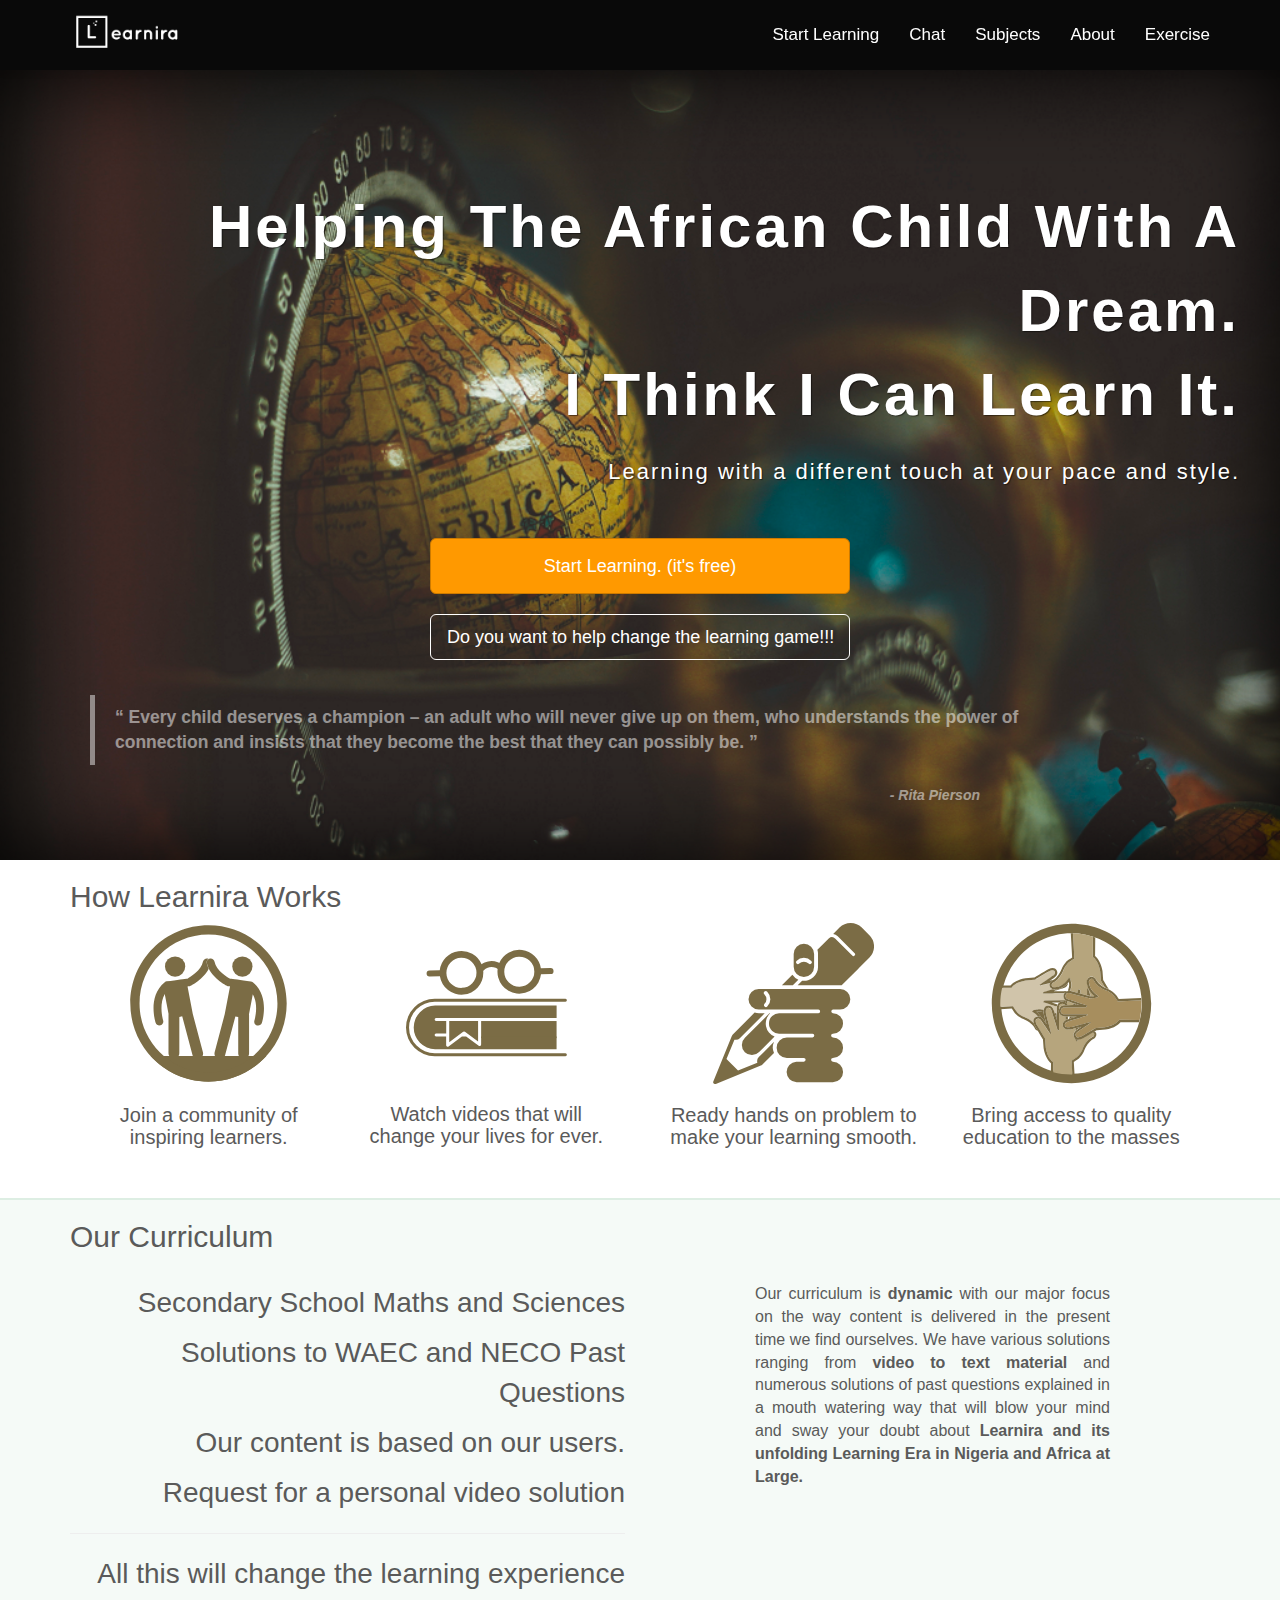
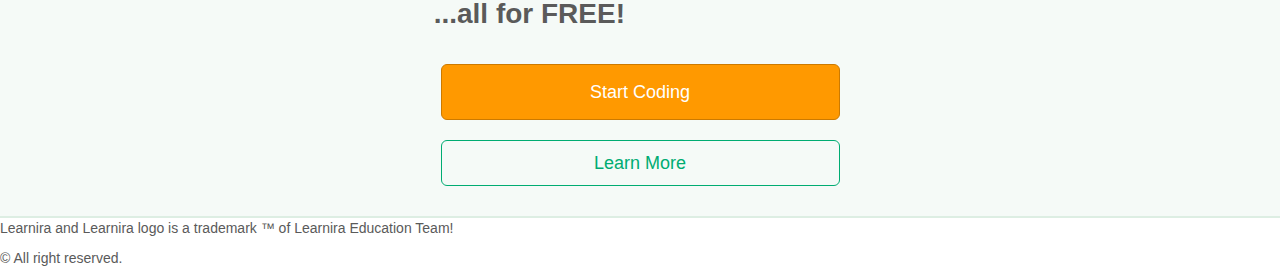
==== index.html @ 9049e644 "new index dsign" ====
<!DOCTYPE html>
<html lang="en">

  <head>

    <meta charset="utf-8">
    <meta http-equiv="x-ua-compatible" content="ie=edge">
    <meta name="viewport" content="width=device-width, initial-scale=1">

    <!--  <meta http-equiv="Content-Type" content="text/html; charset=utf-8" />-->

    <link rel="icon" type="image/x-icon" href="images/Learnira/favicon.ico" />


    <!--title  -->
    <title>Learnira - Websites for you and your friends to learn, delivering educational contents. Just watch, learn, and do!</title>



    <!--  Name of the website and description-->
    <meta property="og:title" content="Learnira" />
    <meta name="description" content="Websites for you and your friends to learn, delivering educational contents. Just watch, learn, and do all enough to  change your live." />
    <meta property="og:description" content="Websites for you and your friends to learn, delivering educational contents. Just watch, learn, and do all enough to  change your live." />

    <!-- Control the behavior of search engine crawling and indexing -->
    <meta name="robots" content="index,follow,noodp">
    <!-- All Search Engines -->
    <meta name="googlebot" content="index,follow">
    <!-- Google Specific -->

    <!-- Used to name software used to build the website (i.e. - Wordpress, Dreamweaver) -->
    <meta name="generator" content="program">

    <!-- Short description of your sites subject -->
    <meta name="subject" content="your website's subject">

    <!-- Very short sentence describing the purpose of the website -->
    <meta name="abstract" content="">

    <!-- Describes the topic of the website -->
    <meta name="topic" content="">

    <!-- Brief summary of the company or purpose of the website -->
    <meta name="summary" content="">

    <!-- Full domain name or web address -->
    <meta name="url" content="">


    <link rel="canonical" href="https://www.learnira.com/" />
    <meta property="og:url" content="https://www.learnira.com/" />
    <meta property="og:site_name" content="Learnira" />
    <meta name="" content="" />
    <meta name="twitter:site" content="@learnira" />

    <!-- Base URL to use for all relative URLs contained within the document -->
    <base href="">

    <!--Favicon-->

    <link rel="icon" href="images/Learnira/favicon.ico" sizes="246x256" type="image/ico">
    <link rel="icon" href="path/to/favicon-32.png" sizes="32x32" type="image/png">
    <link rel="icon" href="path/to/favicon-48.png" sizes="48x48" type="image/png">
    <link rel="icon" href="path/to/favicon-62.png" sizes="62x62" type="image/png">
    <link rel="icon" href="path/to/favicon-192.png" sizes="192x192" type="image/png">

    <!--External CSS files  -->
    <!--  <link href="https://fonts.googleapis.com/css?family=Montserrat" rel="stylesheet" type="text/css">-->


    <!--  <link rel="stylesheet" href="//netdna.bootstrapcdn.com/bootstrap/3.0.3/css/bootstrap.min.css">-->
    <link rel="stylesheet" href="css/dist/css/bootstrap.css">

    <!-- Octicons   -->
    <link rel="stylesheet" href="/octicons/octicons.css">

    <!--  Font Awesome  -->
    <!--<link rel="stylesheet" href="https://maxcdn.bootstrapcdn.com/font-awesome/4.5.0/css/font-awesome.min.css">-->
    <link rel="stylesheet" href="">

    <!-- Ionicons   -->
    <!--  Main style for the page -->
    <link type="text/css" href="css/style.css" media="all" rel="stylesheet">

    <!-- In-document CSS -->
    <style>
      /* ... */
    </style>


    <script src="http://use.edgefonts.net/andika:n4:all;open-sans:n7,i7,n8,i8,i4,n3,i3,n4,n6,i6:all.js"></script>

    <!--  -->
  </head>

  <body>


    <!-- NAVBAR -->
    <nav class="navbar navbar-fixed-top navbar-default">
      <div class="container">
        <div class="navbar-header">
          <button type="button" class="navbar-toggle collapsed" data-toggle="collapse" data-target="#navbar-collapse">
            <span class="sr-only">Toggle navigation</span>
            <span class="icon-bar"></span>
            <span class="icon-bar"></span>
            <span class="icon-bar"></span>
          </button>
          <a class="navbar-brand" href="./">
            <img src="images/250x100.png">
          </a>
        </div>

        <div class="collapse navbar-collapse" id="navbar-collapse">
          <ul class="nav navbar-nav navbar-right">
            <li><a href="">Start Learning</a></li>
            <li><a href="">Chat</a></li>
            <li><a href="">Subjects</a></li>
            <li><a href="">About</a></li>
            <li><a href="">Exercise</a></li>
            <!-- <button type="button" class="btn navbar-btn" id="sign-in">Sign in</button> -->
          </ul>
        </div>

      </div>
    </nav>

    <!-- COVER -->
    <div class="cover">

      <div class="cover-text">
        <h1> helping the african child with a dream.<br> I think I Can Learn it.</h1>
        <p class="lead cover-text-secondary">Learning with a different touch at your pace and style.</p>
        <!-- buttons -->

        <a href="./" role="button" class="btn btn-orange btn-lg btn-extra-padding button-landing-page">Start Learning. (it's free)</a>
        <a href="index.html" role="button" class="btn btn-inverse btn-lg button-landing-page">Do you want to help change the learning game!!!</a>
        <!-- Quotes -->
        <div id="press-coverage">
          <blockquote cite="">
            Every child deserves a champion – an adult who will never give up on them, who understands the power of connection and insists that they become the best that they can possibly be.
          </blockquote>
          <cite>Rita Pierson</cite>
        </div>

      </div>
    </div>

    <!-- HOW IT WORKS -->
    <section class="howitworks">
      <div class="container">

        <h2>How Learnira Works</h2>

        <div class="row">

          <div class="col-sm-6">
            <div class="col-md-6 col-howitworks">
              <img src="images/landingIcons_connect.svg">
              <h3>Join a community of inspiring learners.</h3>
            </div>

            <div class="col-md-6 col-howitworks">
              <img src="images/book_and_glasses.svg">
              <h3>Watch videos that will change your lives for ever.</h3>
            </div>
          </div>

          <div class="col-sm-6">
            <div class="col-md-6 col-howitworks">
              <img src="images/pen_in_hand.svg">
              <h3>Ready hands on problem to make your learning smooth.</h3>
            </div>

            <div class="col-md-6 col-howitworks">
              <img src="images/landingIcons_nonprofits.svg">
              <h3>Bring access to quality education to the masses</h3>
            </div>
          </div>

        </div>

      </div>
    </section>

    <!-- CURRICULUM -->
    <section id="curriculum">
      <div class="container">
        <h2>Our Curriculum</h2>
        <div class="row">

          <div class="col-md-6">

            <div id="curriculum-hours">
              <p>Secondary School Maths and Sciences </p>
              <p>Solutions to WAEC and NECO Past Questions </p>
              <p>Our content is based on our users. </p>
              <p>Request for a personal video solution</p>
              <hr>
              <p>All this will change the learning experience
                <strong><br>...all for FREE!</strong></p>
            </div>

          </div>

          <div class="col-md-6">
            <p id="curriculum-explanation">
              Our curriculum is <strong>dynamic</strong> with our major focus on the way content is delivered in the present time we find ourselves. We have various solutions ranging from <strong>video to text material</strong> and
              <stong>numerous solutions of past questions</stong> explained in a mouth watering way that will blow your mind and sway your doubt about <strong>Learnira and its unfolding Learning Era in Nigeria and Africa at Large.</strong>
            </p>
          </div>
        </div>
        <!-- buttons -->
        <a href="index.html" role="button" class="btn btn-orange btn-lg btn-extra-padding button-landing-page">Start Coding</a>
        <a href="index.html" role="button" class="btn btn-green-inverse btn-lg button-landing-page">Learn More</a>
      </div>
    </section>


    <footer class="footer">
      <p>Learnira and Learnira logo is a trademark &trade; of Learnira Education Team! </p>
      &copy; All right reserved.
    </footer>

    <!-- jQuery -->
    <!--  <script src="https://code.jquery.com/jquery-2.0.0.js" integrity="sha256-iW43nTNM8LFseNmWKhV5FHFW1KcjVQMvzg3l9nPU4oc=" crossorigin="anonymous"></script>-->
    <!--Font scripts-->

    <script src="js/jquery-2.2.3.js"></script>
    <!-- bootstrap  -->
    <script src="css/dist/js/bootstrap.js"></script>
    <script src="js/app.js"></script>
  </body>

</html>
---- css/style.css ----
/*General*/
body {
    padding-top   : 70px;
    padding-bottom: 40px;
    color         : #5a5a5a;
}
/*Logo */
section {
    padding-bottom: 10px;
}
a {
    -o-transition     : 0.2s;
    -ms-transition    : 0.2s;
    -moz-transition   : 0.2s;
    -webkit-transition: 0.2s;
    transition        : 0.2s;
}
h1 {
    font-weight: 800;
}
.btn-extra-padding {
    padding-top   : 15px;
    padding-bottom: 15px;
}
.button-landing-page {
    display: block;
    width  : 35%;
    margin : 0 auto 20px;
}
/*===============================
      NAVBAR
===============================*/
nav.navbar-default {
    /*background        : white;*/
    border            : none;
    -webkit-box-shadow: 0 0 10px rgba(0,0,0,0.1);
    -moz-box-shadow   : 0 0 10px rgba(0,0,0,0.1);
    box-shadow        : 0 0 10px rgba(0,0,0,0.1);
}
.navbar-default .navbar-nav > li > a {
    color       : #fff;
    font-kerning: 3px;
    font-size   : 17px;
}
@keyframes movement {
    0% {
        transform: translateX(0);
    }
    100% {
        transform: translateX(10px);
    }
}
.navbar-default .navbar-nav > li > a:hover {
    color        : #00AC72;
    border-bottom: 2px solid #00AC72;
    transition   : border-bottom 2s;
    animation    : movement 2s 3;
}
.navbar-brand {
    font-family: 'Sanchez', serif;
}
/*.navbar-brand img {
    height : 20px;
    display: inline;
}*/
#sign-in {
    border     : 2px solid #FF9900;
    background : none;
    color      : #FF9900;
    margin-left: 5px;
}
.navbar-brand img {
    width   : 110px;
    position: fixed;
    top     : 10px;
}
nav.navbar {
    padding-top     : 10px;
    background-color: rgb(9, 9, 9);
    height          : 70px;
}
/*===============================
      COVER
===============================*/
.cover,
body,
html {
    height     : 100%;
    font-family: 'Roboto', sans-serif;
}
.cover {
    padding-top    : 60px;
    background     : url('../images/Learnira/Learnera_new.png') top left no-repeat;
    background-size: cover;
    display        : table;
    width          : 100%;
    box-shadow     : inset 0 0 100px #000;
}
.cover-text {
    text-align    : right;
    color         : #fff;
    display       : table-cell;
    vertical-align: middle;
    padding       : 40px;
}
.cover-text h1 {
    margin        : 0;
    font-size     : 60px;
    line-height   : 1.4;
    letter-spacing: -4px;
    text-transform: capitalize;
    font-weight   : 700;
    letter-spacing: 3px;
    text-shadow   : 1px 1px 1px rgba(0,0,0,0.5);
}
.cover-text-secondary {
    margin-top    : 20px;
    margin-bottom : 50px;
    font-size     : 22px;
    letter-spacing: 2px;
    text-shadow   : 1px 1px 1px rgba(0,0,0,0.5);
}
/*=== Press Coverage ===*/
#press-coverage {
    padding-top: 15px;
    opacity    : 0.5;
    margin     : 0 auto;
    color      : rgb(255, 255, 255);
    font-weight: 800;
}
blockquote::before {
    content: open-quote;
}
blockquote::after {
    content: close-quote;
}
blockquote {
    margin-left: 50px;
    clear      : both;
    display    : block;
    width      : 80%;
    text-align : left;
}
cite {
    display     : inline-block;
    margin-right: 260px;
}
cite::before {
    content: ' - ';
}
/*===============================
      HOW IT WORKS Section
===============================*/
.howitworks img {
    width       : 65%;
    display     : block;
    margin-left : auto;
    margin-right: auto;
    max-height  : 200px;
    max-width   : 200px;
}
.howitworks h3 {
    text-align: center;
    font-size : 20px;
}
.col-howitworks {
    margin-bottom: 30px;
}
/*===============================
      CURRICULUM Section
===============================*/
#curriculum {
    background   : #f5faf7;
    border-top   : 2px solid #ddeee3;
    border-bottom: 2px solid #ddeee3;
}
#curriculum .row {
    padding-bottom: 20px;
}
#curriculum h2 {
    margin-bottom: 30px;
}
#curriculum-hours {
    font-size : 28px;
    text-align: right;
}
#curriculum-explanation {
    font-size  : 16px;
    text-align : justify;
    max-width  : 355px;
    margin     : 0 auto;
    padding-top: 0;
}
/*===============================
      BUTTONS
===============================*/
/* ----- btn-green ----- */
.btn-green {
    color           : #fff;
    background-color: #00AC72;
    border-color    : #1C5C46;
}
.btn-green.focus,
.btn-green:focus {
    color           : #fff;
    background-color: #008357;
    border-color    : #1C5C46;
}
.btn-green:hover {
    color           : #fff;
    background-color: #008357;
    border-color    : #1C5C46;
}
.btn-green.active,
.btn-green:active,
.open > .dropdown-toggle.btn-green {
    color           : #fff;
    background-color: #008357;
    border-color    : #1C5C46;
}
.btn-green.active.focus,
.btn-green.active:focus,
.btn-green.active:hover,
.btn-green:active.focus,
.btn-green:active:focus,
.btn-green:active:hover,
.open > .dropdown-toggle.btn-green.focus,
.open > .dropdown-toggle.btn-green:focus,
.open > .dropdown-toggle.btn-green:hover {
    color           : #fff;
    background-color: #1C5C46;
    border-color    : #1C5C46;
}
.btn-green.active,
.btn-green:active,
.open > .dropdown-toggle.btn-green {
    background-image: none;
}
.btn-green.disabled.focus,
.btn-green.disabled:focus,
.btn-green.disabled:hover,
.btn-green[disabled].focus,
.btn-green[disabled]:focus,
.btn-green[disabled]:hover,
fieldset[disabled] .btn-green.focus,
fieldset[disabled] .btn-green:focus,
fieldset[disabled] .btn-green:hover {
    background-color: #00AC72;
    border-color    : #1C5C46;
}
.btn-green .badge {
    color           : #00AC72;
    background-color: #fff;
}
/* ----- btn-inverse ----- */
.btn-inverse {
    color           : #fff;
    background-color: rgba(204, 204, 204, 0.0);
    border-color    : #fff;
}
.btn-inverse.focus,
.btn-inverse:focus {
    color           : #fff;
    background-color: rgba(204, 204, 204, 0.3);
    border-color    : #fff;
}
.btn-inverse:hover {
    color           : #fff;
    background-color: rgba(204, 204, 204, 0.3);
    border-color    : #fff;
}
.btn-inverse.active,
.btn-inverse:active,
.open > .dropdown-toggle.btn-inverse {
    color           : #fff;
    background-color: rgba(204, 204, 204, 0.3);
    border-color    : #fff;
}
.btn-inverse.active.focus,
.btn-inverse.active:focus,
.btn-inverse.active:hover,
.btn-inverse:active.focus,
.btn-inverse:active:focus,
.btn-inverse:active:hover,
.open > .dropdown-toggle.btn-inverse.focus,
.open > .dropdown-toggle.btn-inverse:focus,
.open > .dropdown-toggle.btn-inverse:hover {
    color           : #fff;
    background-color: rgba(204, 204, 204, 0.6);
    border-color    : #fff;
}
.btn-inverse.active,
.btn-inverse:active,
.open > .dropdown-toggle.btn-inverse {
    background-image: none;
}
.btn-inverse.disabled.focus,
.btn-inverse.disabled:focus,
.btn-inverse.disabled:hover,
.btn-inverse[disabled].focus,
.btn-inverse[disabled]:focus,
.btn-inverse[disabled]:hover,
fieldset[disabled] .btn-inverse.focus,
fieldset[disabled] .btn-inverse:focus,
fieldset[disabled] .btn-inverse:hover {
    background-color: #5cb85c;
    border-color    : #fff;
}
.btn-inverse .badge {
    color           : #5cb85c;
    background-color: #fff;
}
/* ----- btn-orange ----- */
.btn-orange {
    color           : #fff;
    background-color: #FF9900;
    border-color    : #cc7a00;
}
.btn-orange.focus,
.btn-orange:focus {
    color           : #fff;
    background-color: #e68a00;
    border-color    : #cc7a00;
}
.btn-orange:hover {
    color           : #fff;
    background-color: #e68a00;
    border-color    : #cc7a00;
}
.btn-orange.active,
.btn-orange:active,
.open > .dropdown-toggle.btn-orange {
    color           : #fff;
    background-color: #e68a00;
    border-color    : #cc7a00;
}
.btn-orange.active.focus,
.btn-orange.active:focus,
.btn-orange.active:hover,
.btn-orange:active.focus,
.btn-orange:active:focus,
.btn-orange:active:hover,
.open > .dropdown-toggle.btn-orange.focus,
.open > .dropdown-toggle.btn-orange:focus,
.open > .dropdown-toggle.btn-orange:hover {
    color           : #fff;
    background-color: #cc7a00;
    border-color    : #cc7a00;
}
.btn-orange.active,
.btn-orange:active,
.open > .dropdown-toggle.btn-orange {
    background-image: none;
}
.btn-orange.disabled.focus,
.btn-orange.disabled:focus,
.btn-orange.disabled:hover,
.btn-orange[disabled].focus,
.btn-orange[disabled]:focus,
.btn-orange[disabled]:hover,
fieldset[disabled] .btn-orange.focus,
fieldset[disabled] .btn-orange:focus,
fieldset[disabled] .btn-orange:hover {
    background-color: #FF9900;
    border-color    : #cc7a00;
}
.btn-orange .badge {
    color           : #FF9900;
    background-color: #fff;
}
/* ----- btn-green-inverse -----*/
.btn-green-inverse {
    color           : #00AC72;
    background-color: rgba(204, 204, 204, 0.0);
    border-color    : #00AC72;
}
.btn-green-inverse.focus,
.btn-green-inverse:focus {
    color           : #00AC72;
    background-color: rgba(204, 204, 204, 0.15);
    border-color    : #00AC72;
}
.btn-green-inverse:hover {
    color           : #00AC72;
    background-color: rgba(204, 204, 204, 0.15);
    border-color    : #00AC72;
}
.btn-green-inverse.active,
.btn-green-inverse:active,
.open > .dropdown-toggle.btn-green-inverse {
    color           : #00AC72;
    background-color: rgba(204, 204, 204, 0.15);
    border-color    : #00AC72;
}
.btn-green-inverse.active.focus,
.btn-green-inverse.active:focus,
.btn-green-inverse.active:hover,
.btn-green-inverse:active.focus,
.btn-green-inverse:active:focus,
.btn-green-inverse:active:hover,
.open > .dropdown-toggle.btn-green-inverse.focus,
.open > .dropdown-toggle.btn-green-inverse:focus,
.open > .dropdown-toggle.btn-green-inverse:hover {
    color           : #00AC72;
    background-color: rgba(204, 204, 204, 0.3);
    border-color    : #00AC72;
}
.btn-green-inverse.active,
.btn-green-inverse:active,
.open > .dropdown-toggle.btn-green-inverse {
    background-image: none;
}
.btn-green-inverse.disabled.focus,
.btn-green-inverse.disabled:focus,
.btn-green-inverse.disabled:hover,
.btn-green-inverse[disabled].focus,
.btn-green-inverse[disabled]:focus,
.btn-green-inverse[disabled]:hover,
fieldset[disabled] .btn-green-inverse.focus,
fieldset[disabled] .btn-green-inverse:focus,
fieldset[disabled] .btn-green-inverse:hover {
    background-color: #5cb85c;
    border-color    : #00AC72;
}
.btn-green-inverse .badge {
    color           : #5cb85c;
    background-color: #00AC72;
}
/*===============================
      MEDIA QUERIES
===============================*/
/*----- <992px -----*/
@media only screen and ( max-width: 992px) {
    .button-landing-page {
        width: 80%;
    }
    .press-coverage {
        max-width: 450px;
        margin   : 0 auto;
    }
    #curriculum-hours {
        margin       : 0 auto;
        max-width    : 480px;
        padding-right: 20px;
    }
    #curriculum-explanation {
        padding-top   : 20px;
        padding-bottom: 20px;
        max-width     : 600px;
    }
    .press-coverage1 img {
        float  : none;
        display: block;
        margin : 0 auto;
        width  : 100%;
    }
    .press-coverage2 img {
        float  : none;
        display: block;
        margin : 0 auto;
        width  : 100%;
    }
    footer ul {
        list-style-type: none;
        padding        : 10px 0 0;
    }
    .social-media {
        padding: 20px 0 0;
    }
}
/*----- <548px -----*/
@media only screen and ( max-width: 568px) {
    .btn {
        font-size: 16px;
    }
    .cover-text h1 {
        font-size  : 50px;
        text-shadow: 1px 1px 1px rgba(0,0,0,0.5);
    }
    .cover-text-secondary {
        margin-bottom: 20px;
        font-size    : 18px;
    }
    #curriculum-hours {
        font-size: 28px;
    }
    #curriculum-explanation {
        padding-top: 20px;
        font-size  : 15px;
    }
    #infobox-inner {
        font-size: 25px;
    }
}
/*----- <510px -----*/
@media only screen and ( max-width: 510px) {
    .cover .btn:nth-child(even) {
        font-size: 14px;
    }
    #curriculum-hours {
        font-size: 17px;
    }
}
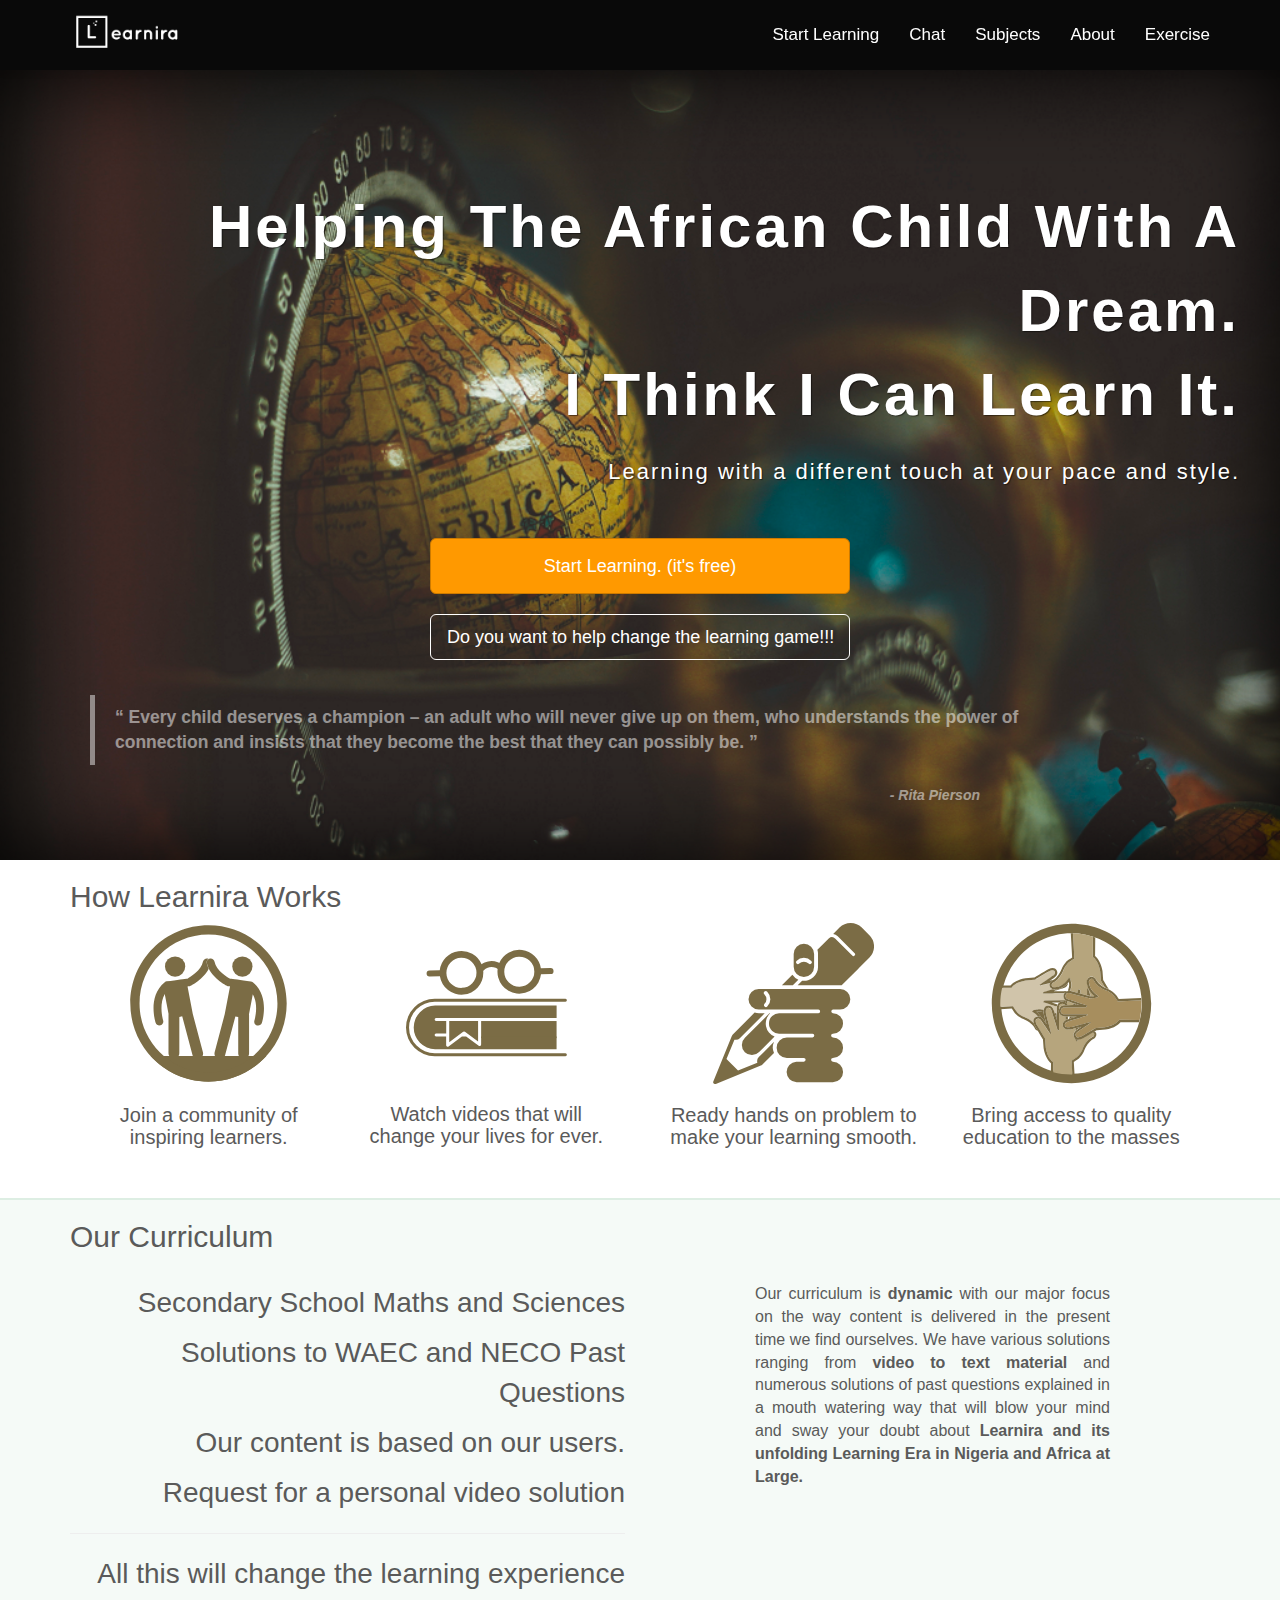
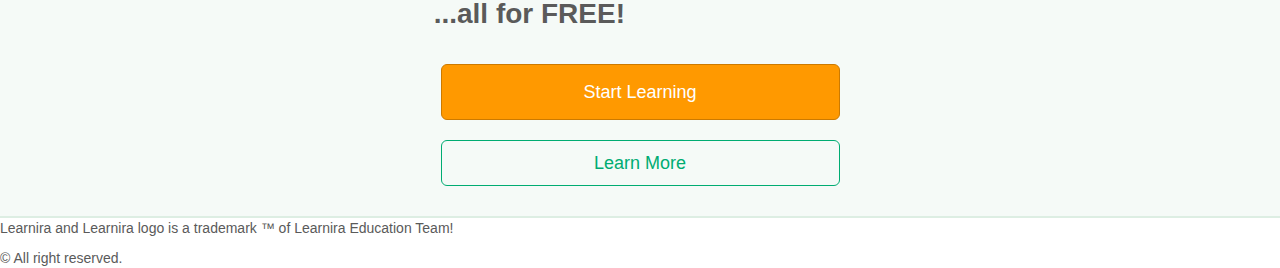
==== commit 363a3d3d: "corrected the start cooding to start learning" ====
--- a/index.html
+++ b/index.html
@@ -211,8 +211,8 @@
           </div>
         </div>
         <!-- buttons -->
-        <a href="index.html" role="button" class="btn btn-orange btn-lg btn-extra-padding button-landing-page">Start Coding</a>
-        <a href="index.html" role="button" class="btn btn-green-inverse btn-lg button-landing-page">Learn More</a>
+        <a href="./startlearn" role="button" class="btn btn-orange btn-lg btn-extra-padding button-landing-page">Start Learning</a>
+        <a href="./about" role="button" class="btn btn-green-inverse btn-lg button-landing-page">Learn More</a>
       </div>
     </section>
 
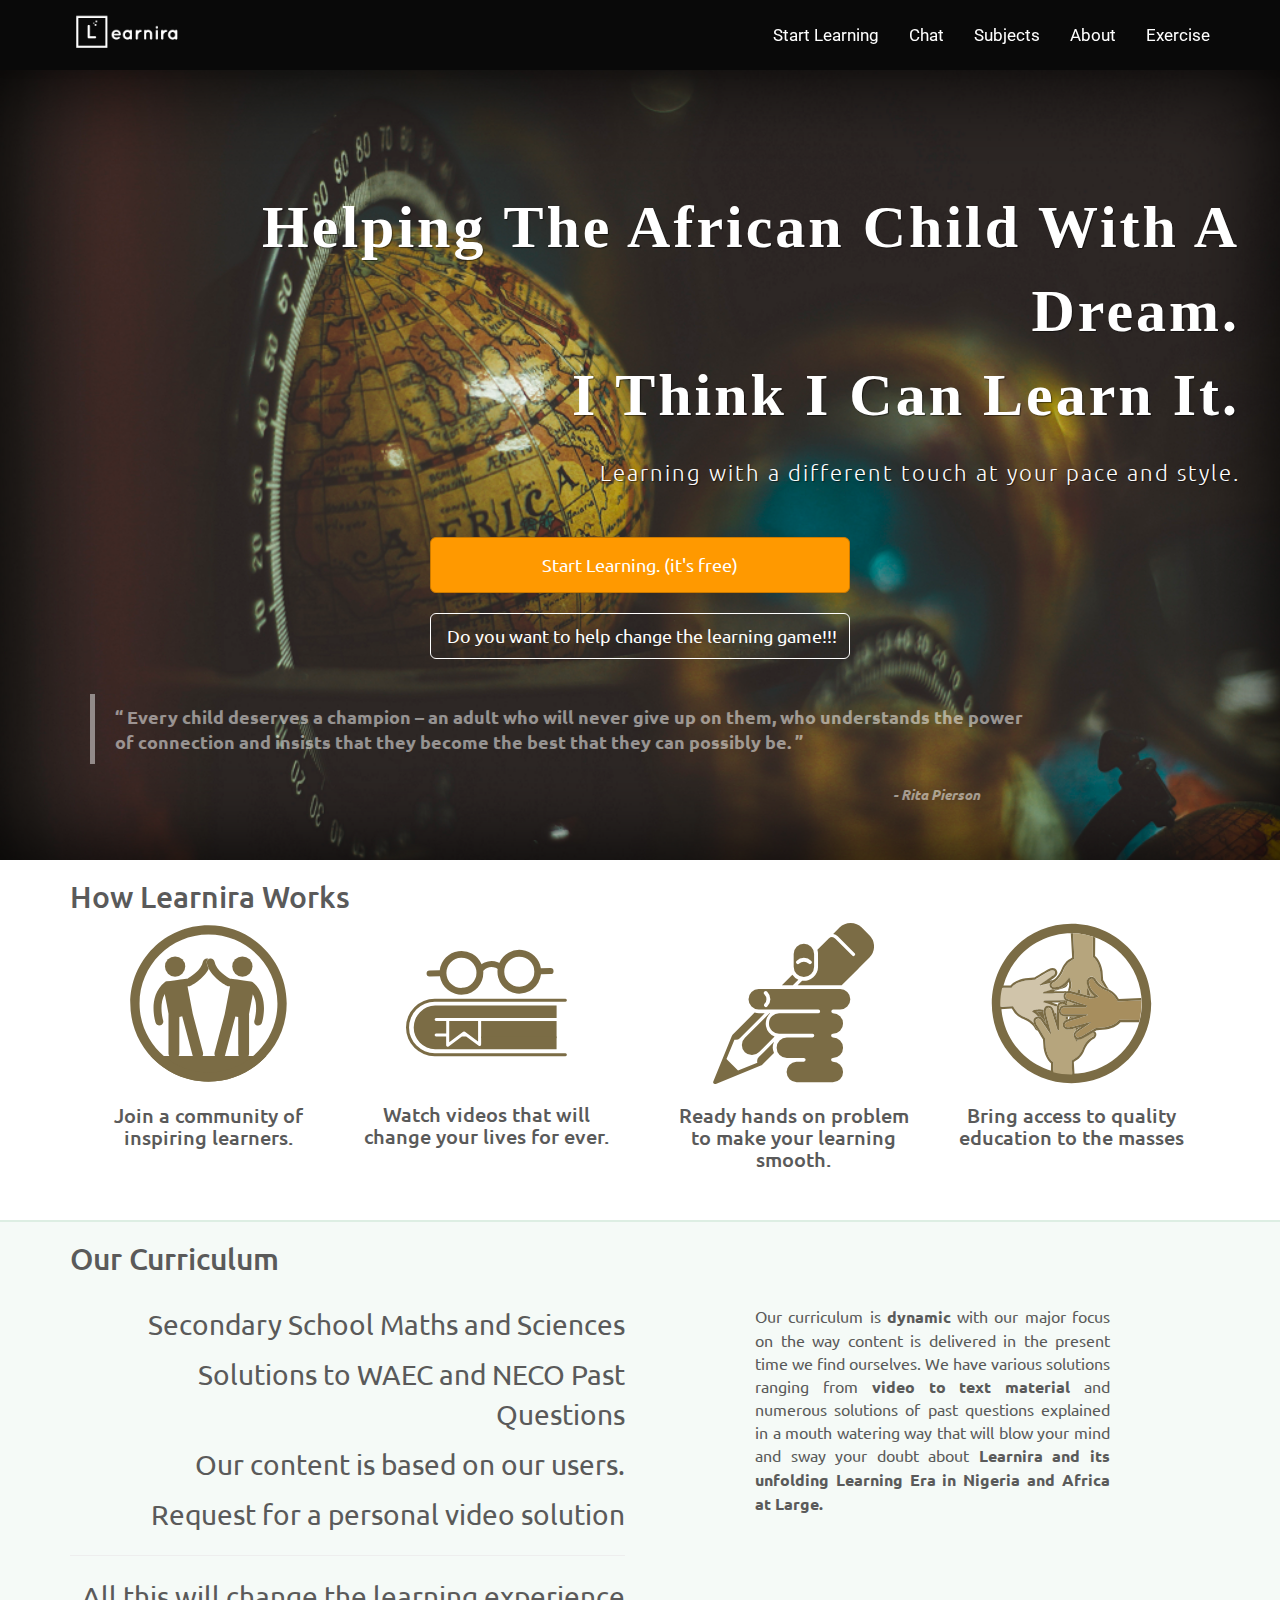
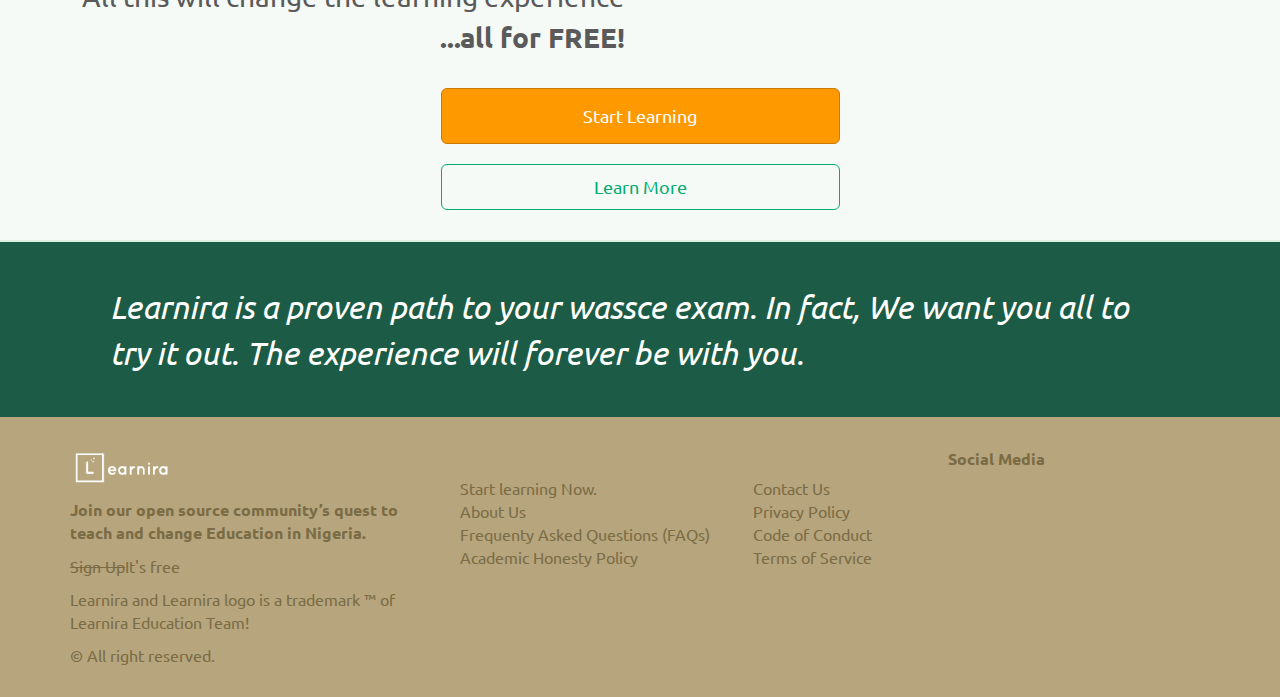
==== commit 15022d8a: "add font Ubuntu, Open sans, Roboto, Baloo Paaji" ====
--- a/index.html
+++ b/index.html
@@ -65,20 +65,24 @@
     <link rel="icon" href="path/to/favicon-192.png" sizes="192x192" type="image/png">
 
     <!--External CSS files  -->
-    <!--  <link href="https://fonts.googleapis.com/css?family=Montserrat" rel="stylesheet" type="text/css">-->
-
+    <link href="https://fonts.googleapis.com/css?family=Baloo+Paaji|Open+Sans|Roboto|Ubuntu:300" rel="stylesheet">
+    <!--font-family: 'Baloo Paaji', cursive;
+font-family: 'Open Sans', sans-serif;
+font-family: 'Roboto', sans-serif;
+font-family: 'Ubuntu', sans-serif;  -->
 
     <!--  <link rel="stylesheet" href="//netdna.bootstrapcdn.com/bootstrap/3.0.3/css/bootstrap.min.css">-->
     <link rel="stylesheet" href="css/dist/css/bootstrap.css">
 
     <!-- Octicons   -->
-    <link rel="stylesheet" href="/octicons/octicons.css">
+    <!-- <link rel="stylesheet" href="/octicons/octicons.css"> -->
 
     <!--  Font Awesome  -->
     <!--<link rel="stylesheet" href="https://maxcdn.bootstrapcdn.com/font-awesome/4.5.0/css/font-awesome.min.css">-->
     <link rel="stylesheet" href="">
 
     <!-- Ionicons   -->
+    <link rel="stylesheet" href="http://code.ionicframework.com/ionicons/2.0.1/css/ionicons.min.css">
     <!--  Main style for the page -->
     <link type="text/css" href="css/style.css" media="all" rel="stylesheet">
 
@@ -87,10 +91,6 @@
       /* ... */
     </style>
 
-
-    <script src="http://use.edgefonts.net/andika:n4:all;open-sans:n7,i7,n8,i8,i4,n3,i3,n4,n6,i6:all.js"></script>
-
-    <!--  -->
   </head>
 
   <body>
@@ -113,11 +113,11 @@
 
         <div class="collapse navbar-collapse" id="navbar-collapse">
           <ul class="nav navbar-nav navbar-right">
-            <li><a href="">Start Learning</a></li>
-            <li><a href="">Chat</a></li>
-            <li><a href="">Subjects</a></li>
-            <li><a href="">About</a></li>
-            <li><a href="">Exercise</a></li>
+            <li><a href="startLearning.html">Start Learning</a></li>
+            <li><a href="wip.html">Chat</a></li>
+            <li><a href="subject.html">Subjects</a></li>
+            <li><a href="about.html">About</a></li>
+            <li><a href="wip.html">Exercise</a></li>
             <!-- <button type="button" class="btn navbar-btn" id="sign-in">Sign in</button> -->
           </ul>
         </div>
@@ -215,12 +215,61 @@
         <a href="./about" role="button" class="btn btn-green-inverse btn-lg button-landing-page">Learn More</a>
       </div>
     </section>
-
-
-    <footer class="footer">
-      <p>Learnira and Learnira logo is a trademark &trade; of Learnira Education Team! </p>
-      &copy; All right reserved.
-    </footer>
+    <!-- Skills you can learn and testimonies -->
+    <!-- INFOBOX -->
+    <section id="infobox">
+      <div class="container">
+        <div id="infobox-inner">
+          Learnira is a proven path to your wassce exam. In fact, We want you all to try it out. The experience will forever be with you.
+        </div>
+      </div>
+    </section>
+
+
+    <div class="footer">
+      <footer>
+        <div class="container">
+          <div class="row">
+
+            <div class="col-md-4 footer-about">
+              <h2><img src="images\250x100.png"></h2>
+              <p><strong>Join our open source community’s quest to teach and change Education in Nigeria.</strong></p>
+              <p><a href=""><del>Sign Up</del></a>It's free</p>
+              <p>Learnira and Learnira logo is a trademark &trade; of Learnira Education Team! </p>
+              &copy; All right reserved.
+              <!-- <hr> -->
+            </div>
+
+            <div class="col-md-3">
+              <ul>
+                <li><a href="">Start learning Now.</a></li>
+                <li><a href="">About Us</a></li>
+                <li><a href="">Frequenty Asked Questions (FAQs)</a></li>
+                <li><a href="">Academic Honesty Policy</a></li>
+              </ul>
+            </div>
+
+            <div class="col-md-2">
+              <ul>
+                <li><a href="">Contact Us</a></li>
+                <li><a href="">Privacy Policy</a></li>
+                <li><a href="">Code of Conduct</a></li>
+                <li><a href="">Terms of Service</a></li>
+              </ul>
+            </div>
+
+            <div class="col-md-3">
+              <p class=social-media><strong>Social Media</strong></p>
+              <a href="https://www.youtube.com/channel/UCrNb3ys5_eNyEXTC4ou9wQQ/featured"><i class="ion-social-youtube-outline footer-icon"></i></a>
+              <a href="https://twitter.com/learnira"><i class="ion-social-twitter footer-icon"></i></a>
+              <a href="https://www.facebook.com/Learnira/?view_public_for=1693960254155158"><i class="ion-social-facebook footer-icon"></i></a>
+            </div>
+
+          </div>
+        </div>
+      </footer>
+
+    </div>
 
     <!-- jQuery -->
     <!--  <script src="https://code.jquery.com/jquery-2.0.0.js" integrity="sha256-iW43nTNM8LFseNmWKhV5FHFW1KcjVQMvzg3l9nPU4oc=" crossorigin="anonymous"></script>-->
--- a/css/style.css
+++ b/css/style.css
@@ -1,8 +1,18 @@
+*,
+*:after,
+*:before {
+    -webkit-box-sizing: border-box;
+    /* Needed for mobile WebKit */
+    -moz-box-sizing   : border-box;
+    /* Needed for Firefox */
+    box-sizing        : border-box;
+}
 /*General*/
 body {
     padding-top   : 70px;
     padding-bottom: 40px;
     color         : #5a5a5a;
+    font-family   : 'Ubuntu', sans-serif;
 }
 /*Logo */
 section {
@@ -17,6 +27,7 @@
 }
 h1 {
     font-weight: 800;
+    font-family: 'Baloo Paaji', cursive;
 }
 .btn-extra-padding {
     padding-top   : 15px;
@@ -41,6 +52,7 @@
     color       : #fff;
     font-kerning: 3px;
     font-size   : 17px;
+    font-family : 'Roboto', sans-serif;
 }
 @keyframes movement {
     0% {
@@ -57,7 +69,7 @@
     animation    : movement 2s 3;
 }
 .navbar-brand {
-    font-family: 'Sanchez', serif;
+    font-family: 'Roboto', sans-serif;
 }
 /*.navbar-brand img {
     height : 20px;
@@ -86,7 +98,7 @@
 body,
 html {
     height     : 100%;
-    font-family: 'Roboto', sans-serif;
+    font-family: 'Ubuntu', sans-serif;
 }
 .cover {
     padding-top    : 60px;
@@ -190,6 +202,57 @@
     max-width  : 355px;
     margin     : 0 auto;
     padding-top: 0;
+}
+/*===============================
+      INFOBOX Section
+===============================*/
+#infobox {
+    background: #1C5C46;
+}
+#infobox-inner {
+    border     : none;
+    margin     : 0;
+    font-style : italic;
+    font-size  : 32px;
+    color      : white;
+    padding-top: 10px;
+    display    : block;
+    margin     : 1em 40px;
+}
+/*===============================
+      FOOTER
+===============================*/
+footer {
+    background    : #b6a57d;
+    padding-top   : 30px;
+    padding-bottom: 30px;
+    font-size     : 16px;
+    color         : #7b6c45;
+}
+footer a,
+footer a:active,
+footer a:visited {
+    text-decoration: none;
+    color          : #7b6c45;
+}
+footer a:hover {
+    text-decoration: none;
+    color          : #52472e;
+}
+footer h2 {
+    margin: 0 0 10px;
+}
+footer img {
+    width: 100px;
+    /*color: white;*/
+}
+footer ul {
+    list-style-type: none;
+    padding        : 30px 0 0;
+}
+.footer-icon {
+    font-size: 35px;
+    padding  : 10px;
 }
 /*===============================
       BUTTONS
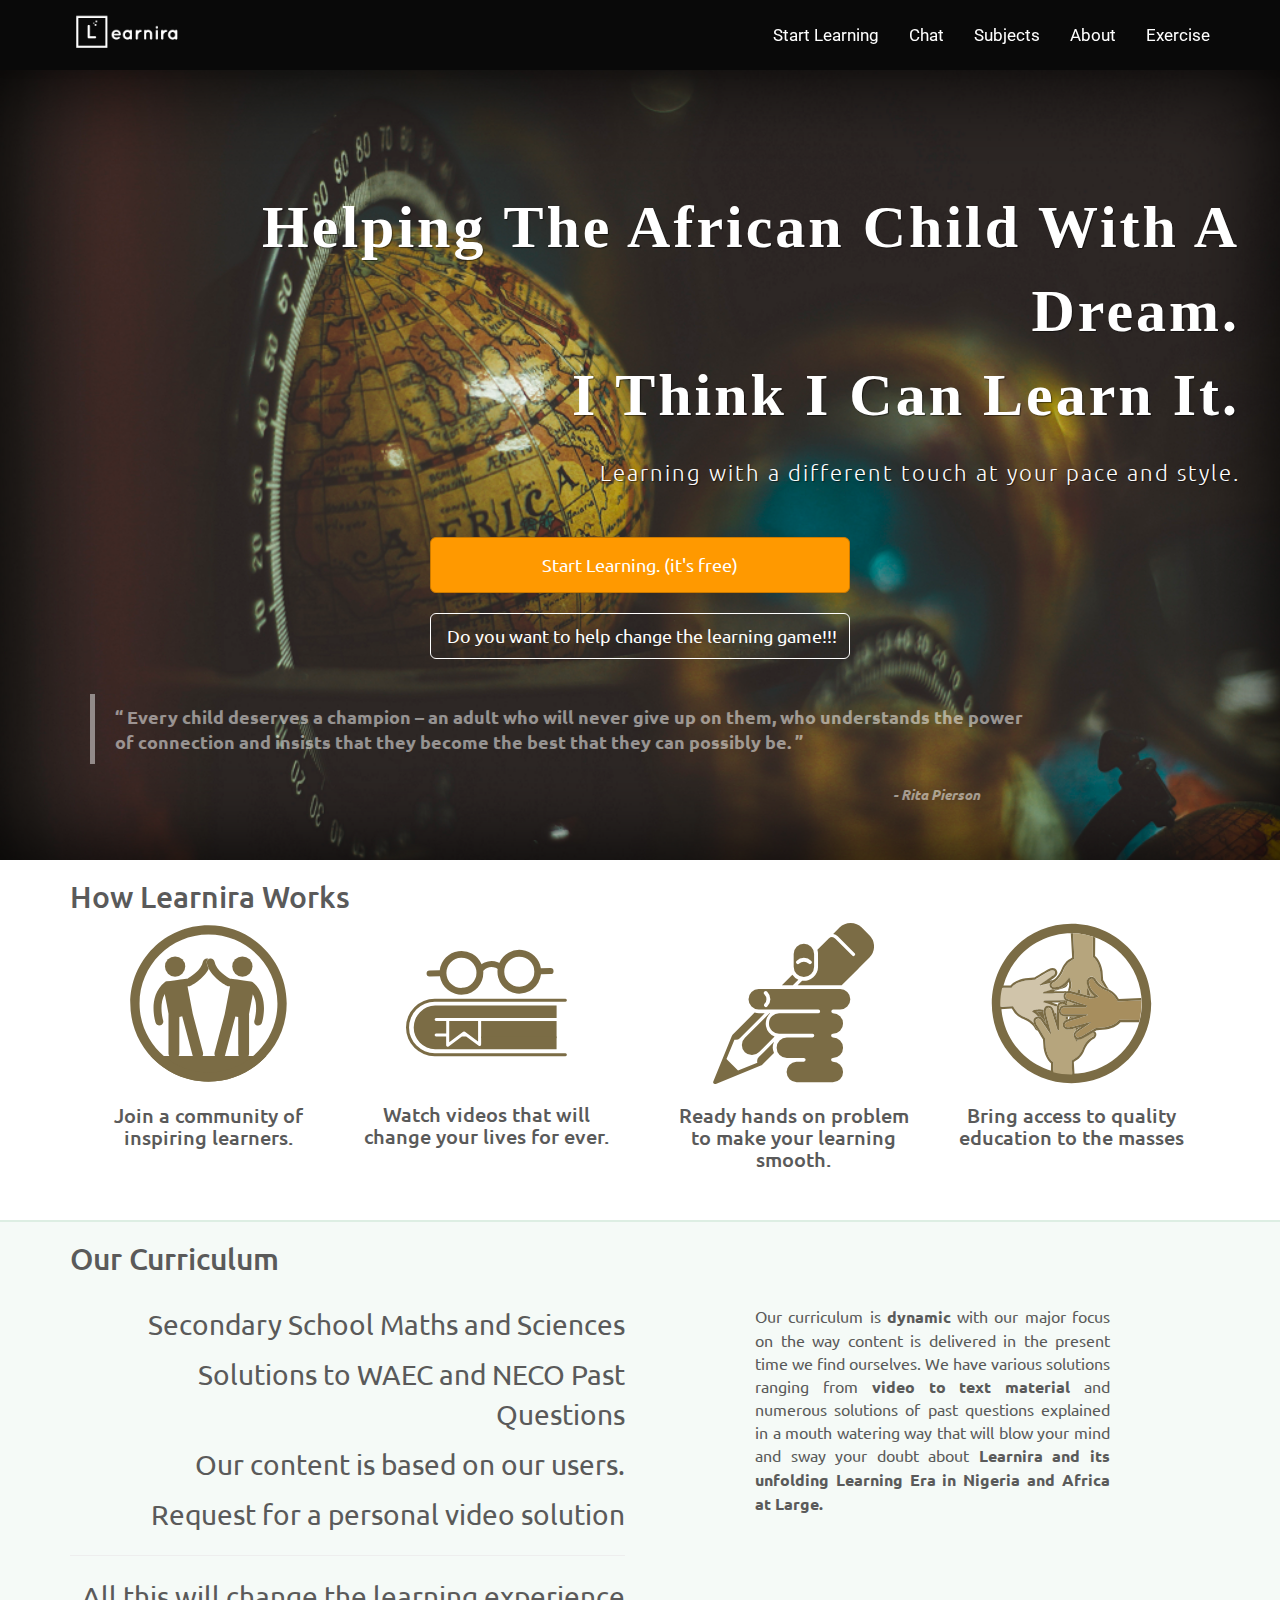
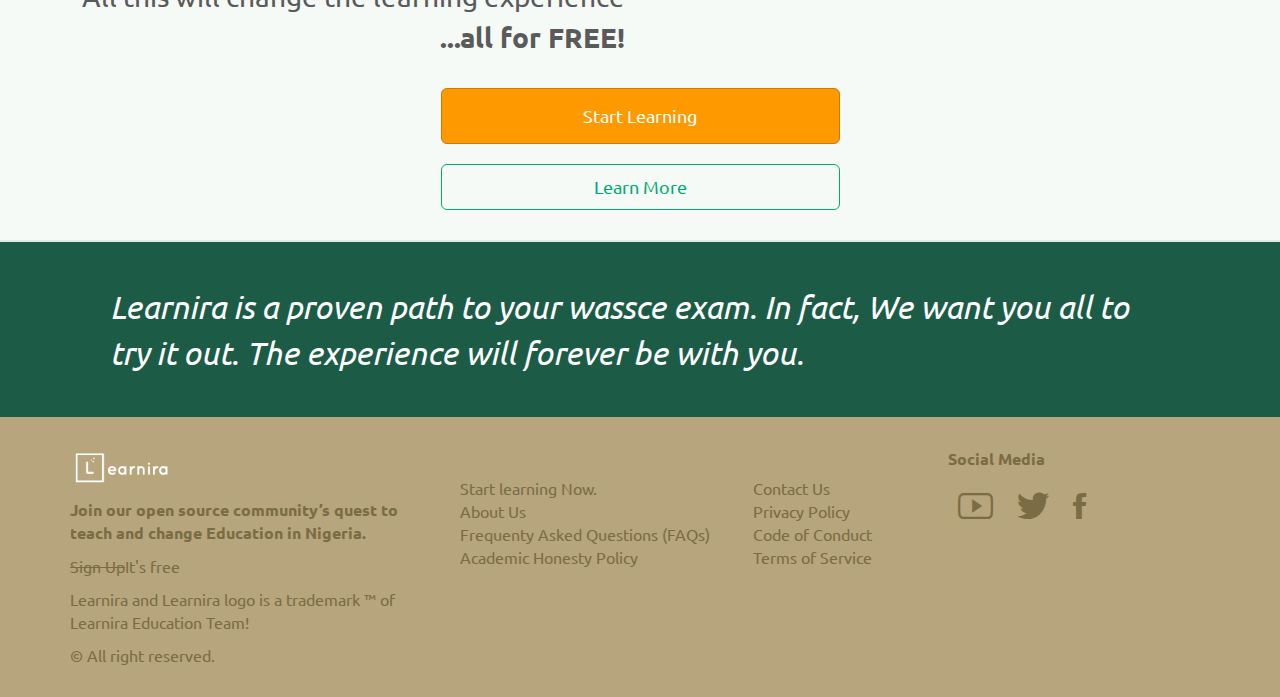
==== commit 2c4b5dc5: "add ionicons locally" ====
--- a/index.html
+++ b/index.html
@@ -82,7 +82,7 @@
     <link rel="stylesheet" href="">
 
     <!-- Ionicons   -->
-    <link rel="stylesheet" href="http://code.ionicframework.com/ionicons/2.0.1/css/ionicons.min.css">
+    <link rel="stylesheet" href="css/ionicons-2.0.1/ionicons-2.0.1/css/ionicons.min.css">
     <!--  Main style for the page -->
     <link type="text/css" href="css/style.css" media="all" rel="stylesheet">
 
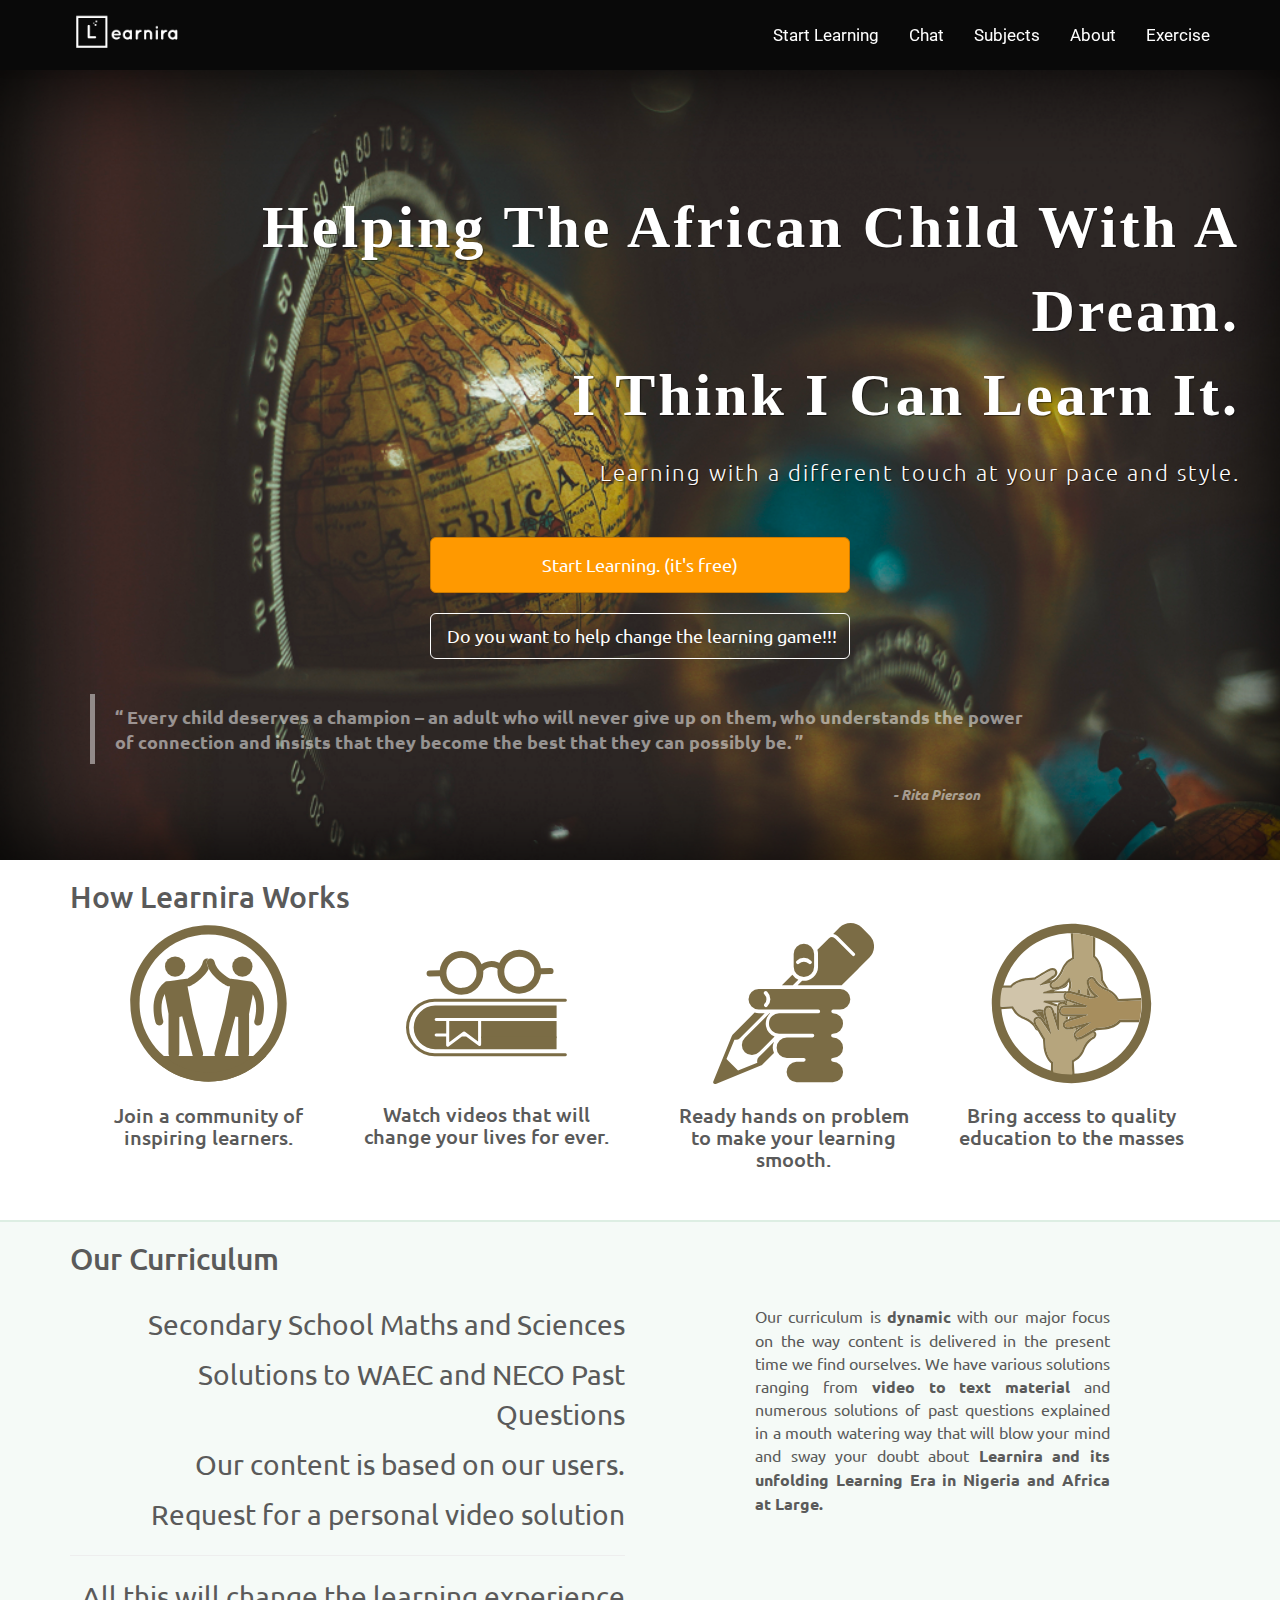
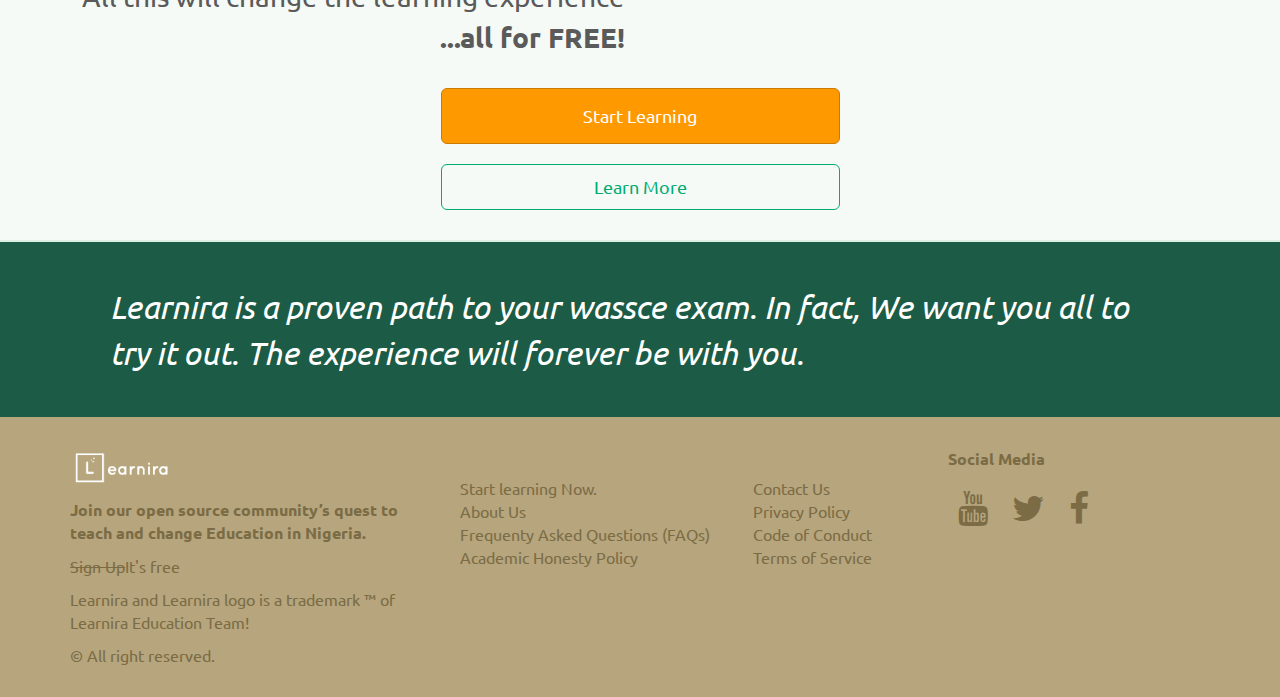
==== commit 3bae956d: "change to font-awesome" ====
--- a/index.html
+++ b/index.html
@@ -78,11 +78,10 @@
     <!-- <link rel="stylesheet" href="/octicons/octicons.css"> -->
 
     <!--  Font Awesome  -->
-    <!--<link rel="stylesheet" href="https://maxcdn.bootstrapcdn.com/font-awesome/4.5.0/css/font-awesome.min.css">-->
-    <link rel="stylesheet" href="">
-
-    <!-- Ionicons   -->
-    <link rel="stylesheet" href="css/ionicons-2.0.1/ionicons-2.0.1/css/ionicons.min.css">
+    <link rel="stylesheet" href="https://maxcdn.bootstrapcdn.com/font-awesome/4.5.0/css/font-awesome.min.css">
+    <!-- <link rel="stylesheet" href=""> -->
+
+
     <!--  Main style for the page -->
     <link type="text/css" href="css/style.css" media="all" rel="stylesheet">
 
@@ -260,9 +259,9 @@
 
             <div class="col-md-3">
               <p class=social-media><strong>Social Media</strong></p>
-              <a href="https://www.youtube.com/channel/UCrNb3ys5_eNyEXTC4ou9wQQ/featured"><i class="ion-social-youtube-outline footer-icon"></i></a>
-              <a href="https://twitter.com/learnira"><i class="ion-social-twitter footer-icon"></i></a>
-              <a href="https://www.facebook.com/Learnira/?view_public_for=1693960254155158"><i class="ion-social-facebook footer-icon"></i></a>
+              <a href="http://bit.ly/youtubeLearnira"><i class="fa fa-youtube footer-icon"></i></a>
+              <a href="https://twitter.com/learnira"><i class="fa fa-twitter footer-icon"></i></a>
+              <a href="https://www.facebook.com/Learnira/?view_public_for=1693960254155158"><i class="fa fa-facebook footer-icon"></i></a>
             </div>
 
           </div>
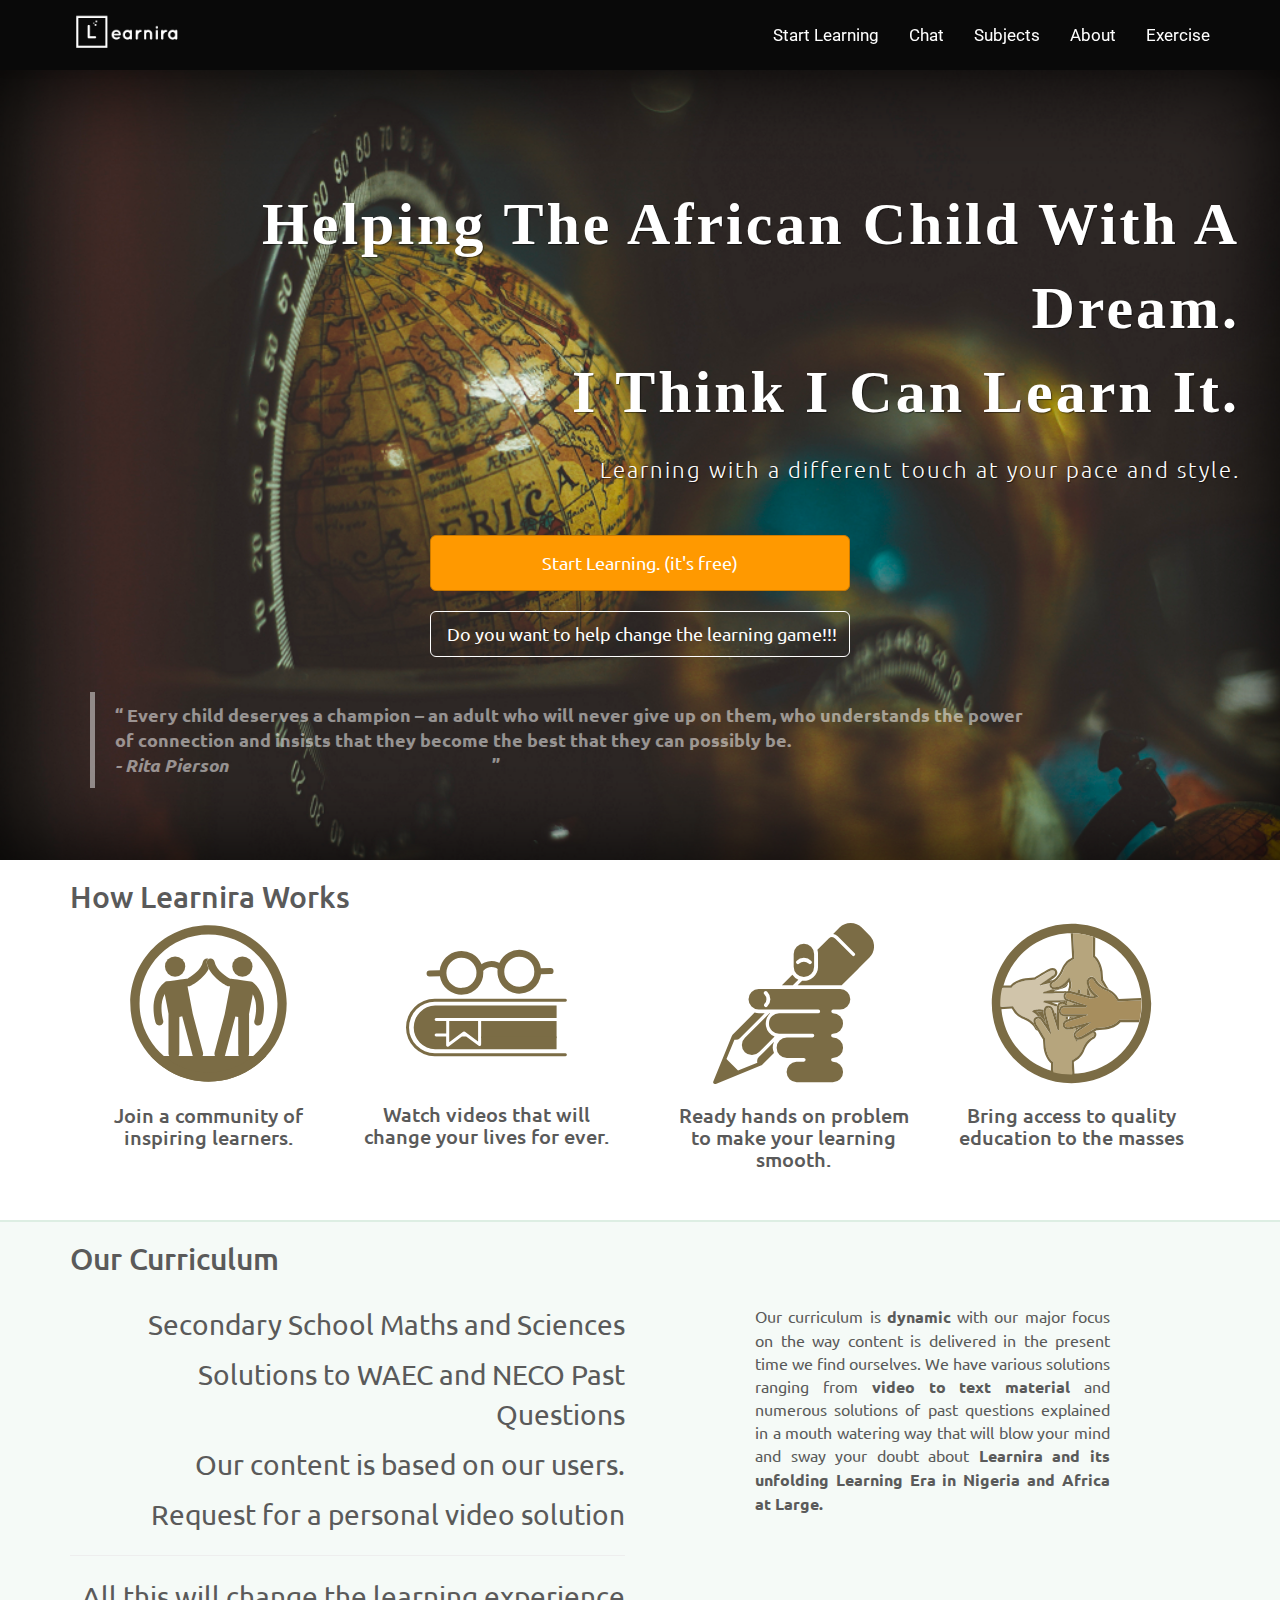
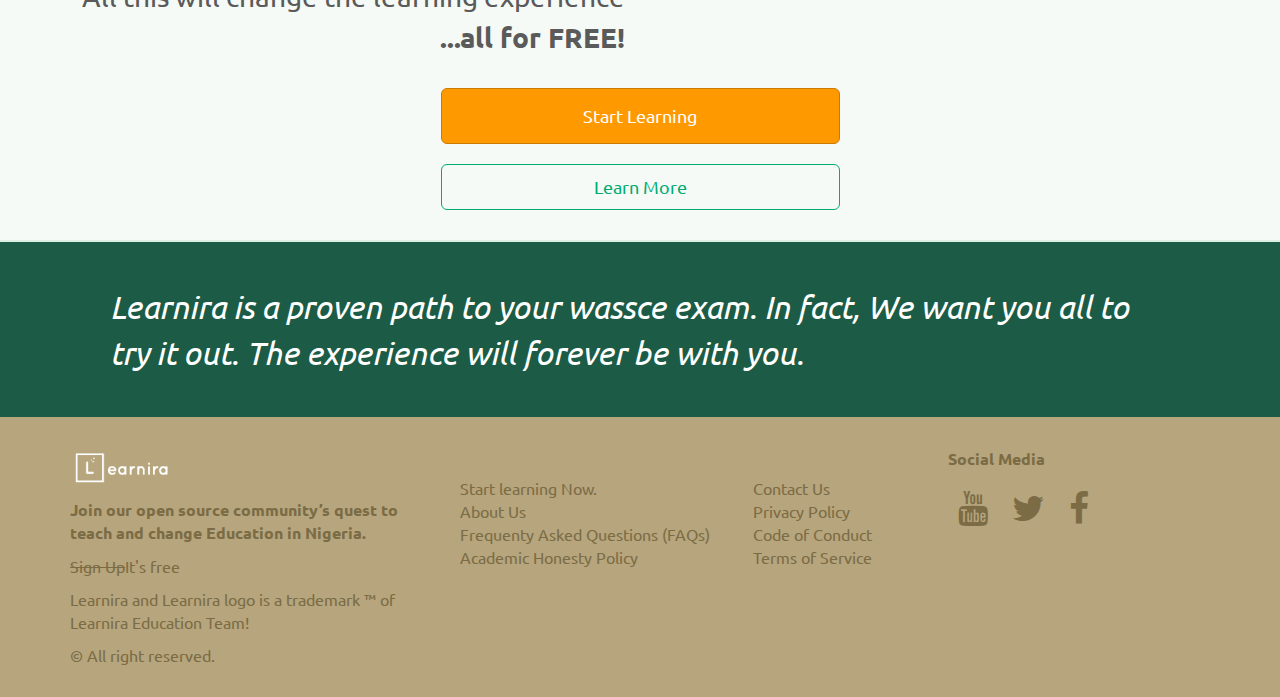
==== commit 1a5154b4: "add youtube content to startLearning.html" ====
--- a/index.html
+++ b/index.html
@@ -138,8 +138,9 @@
         <div id="press-coverage">
           <blockquote cite="">
             Every child deserves a champion – an adult who will never give up on them, who understands the power of connection and insists that they become the best that they can possibly be.
+            <cite>Rita Pierson</cite>
           </blockquote>
-          <cite>Rita Pierson</cite>
+
         </div>
 
       </div>
